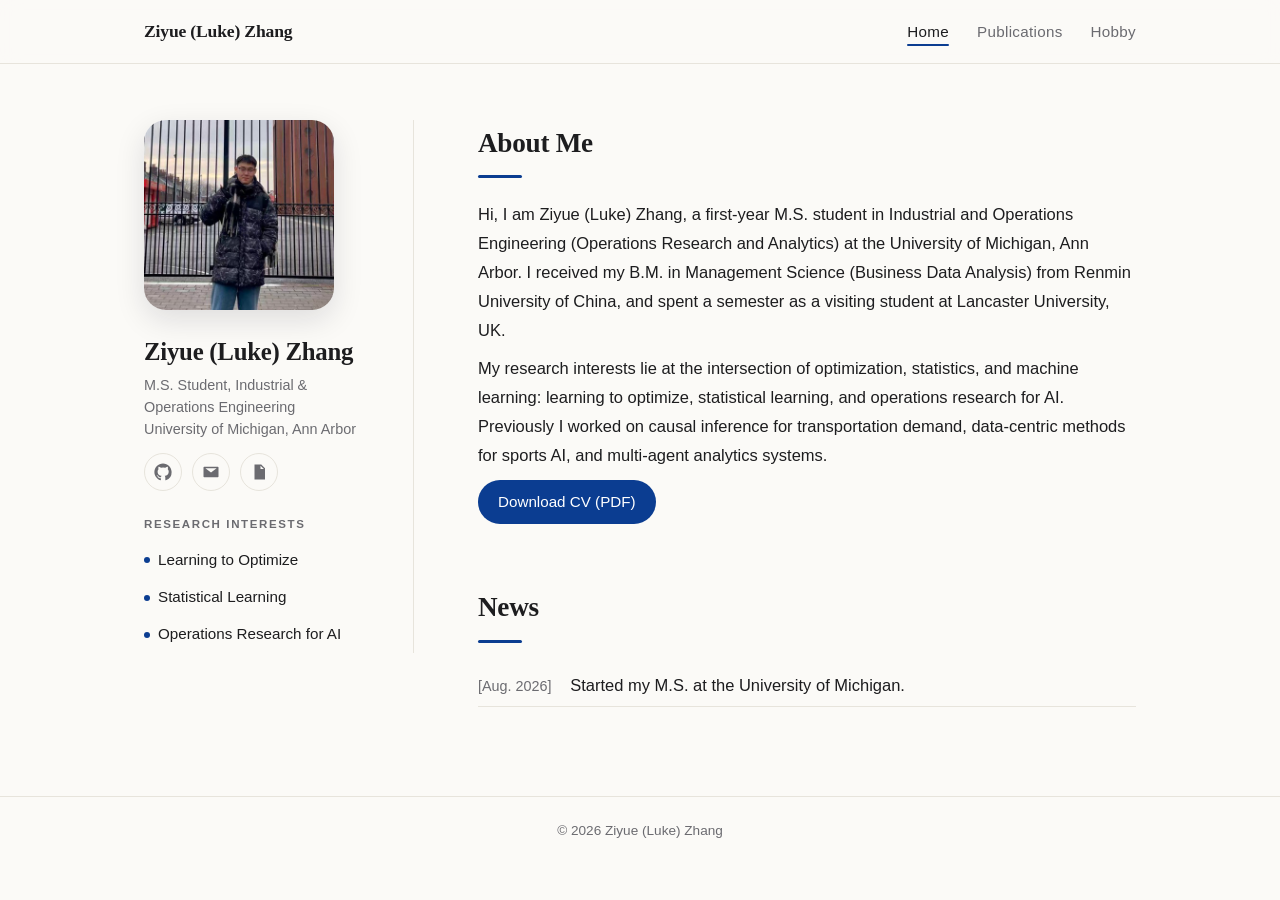
==== index.html @ ea0bbc7c "Initial academic homepage Co-Authored-By: Claude Sonnet 5.5 <noreply@anthropic.com>" ====
<!doctype html>
<html lang="en">
<head>
<meta charset="utf-8">
<meta name="viewport" content="width=device-width, initial-scale=1">
<title>Ziyue (Luke) Zhang</title>
<link rel="stylesheet" href="assets/style.css">
</head>
<body>
<header class="topbar"><div class="inner"><span class="brand">Ziyue (Luke) Zhang</span><nav>
<a href="index.html" class="active">Home</a><a href="publications.html">Publications</a><a href="hobby.html">Hobby</a></nav></div></header>
<div class="layout">
<aside class="sidebar">
  <img class="avatar" src="assets/img/avatar.jpg" alt="Ziyue (Luke) Zhang">
  <h1>Ziyue (Luke) Zhang</h1>
  <p class="affil">M.S. Student, Industrial &amp; Operations Engineering<br>University of Michigan, Ann Arbor</p>
  <p class="icons"><a href="https://github.com/ZiyueZhang08" title="GitHub" aria-label="GitHub"><svg viewBox="0 0 24 24"><path d="M12 .5C5.7.5.5 5.7.5 12c0 5.1 3.3 9.4 7.9 10.9.6.1.8-.3.8-.6v-2c-3.2.7-3.9-1.5-3.9-1.5-.5-1.3-1.3-1.7-1.3-1.7-1-.7.1-.7.1-.7 1.2.1 1.8 1.2 1.8 1.2 1 1.8 2.8 1.3 3.5 1 .1-.8.4-1.3.7-1.6-2.6-.3-5.3-1.3-5.3-5.7 0-1.3.5-2.3 1.2-3.1-.1-.3-.5-1.5.1-3.1 0 0 1-.3 3.2 1.2a11 11 0 0 1 5.8 0c2.2-1.5 3.2-1.2 3.2-1.2.6 1.6.2 2.8.1 3.1.8.8 1.2 1.8 1.2 3.1 0 4.4-2.7 5.4-5.3 5.7.4.4.8 1.1.8 2.2v3.3c0 .3.2.7.8.6A11.5 11.5 0 0 0 23.5 12C23.5 5.7 18.3.5 12 .5z"/></svg></a><a href="mailto:zziyue@umich.edu" title="Email" aria-label="Email"><svg viewBox="0 0 24 24"><path d="M3 5h18a1 1 0 0 1 1 1v12a1 1 0 0 1-1 1H3a1 1 0 0 1-1-1V6a1 1 0 0 1 1-1zm1.5 2L12 12.5 19.5 7z"/></svg></a><a href="assets/files/cv.pdf" title="CV" aria-label="CV"><svg viewBox="0 0 24 24"><path d="M6 2h9l5 5v15H6zM14 3.5V8h4.5zM8.5 12h7v1.5h-7zm0 3h7v1.5h-7z"/></svg></a></p>
  <h2>Research Interests</h2>
  <ul class="interests"><li>Learning to Optimize</li><li>Statistical Learning</li><li>Operations Research for AI</li></ul>
</aside>
<main>
<h2>About Me</h2>
<p>Hi, I am Ziyue (Luke) Zhang, a first-year M.S. student in Industrial and Operations Engineering (Operations Research and Analytics) at the University of Michigan, Ann Arbor. I received my B.M. in Management Science (Business Data Analysis) from Renmin University of China, and spent a semester as a visiting student at Lancaster University, UK.</p>
<p>My research interests lie at the intersection of optimization, statistics, and machine learning: learning to optimize, statistical learning, and operations research for AI. Previously I worked on causal inference for transportation demand, data-centric methods for sports AI, and multi-agent analytics systems.</p>
<p class="cv"><a class="btn" href="assets/files/cv.pdf">Download CV (PDF)</a></p>
<h2>News</h2>
<ul class="news"><li><span class="date">[Aug. 2026]</span> Started my M.S. at the University of Michigan.</li></ul>
</main>
</div>
<footer class="site-footer">© 2026 Ziyue (Luke) Zhang</footer>
</body>
</html>
---- assets/style.css ----
:root{--bg:#fbfaf7;--fg:#1d1d1f;--muted:#6b6b70;--accent:#0b3d91;--line:#e7e4dc;--soft:#f3f1ea;--shadow:0 10px 30px rgba(20,20,40,.12)}
@media(prefers-color-scheme:dark){:root{--bg:#121316;--fg:#ececec;--muted:#9a9aa2;--accent:#8db4ff;--line:#2a2c31;--soft:#1b1d21;--shadow:0 10px 30px rgba(0,0,0,.5)}}
*{box-sizing:border-box}
html{scroll-behavior:smooth}
body{margin:0;background:var(--bg);color:var(--fg);font:16.5px/1.75 -apple-system,"Helvetica Neue","PingFang SC",Arial,sans-serif;-webkit-font-smoothing:antialiased}
h1,h2,h3,.brand{font-family:"Iowan Old Style","Palatino Linotype",Palatino,Georgia,"Songti SC",serif;font-weight:600;letter-spacing:-.01em}
a{color:var(--accent);text-decoration:none;background:linear-gradient(currentColor,currentColor) 0 100%/0 1px no-repeat;transition:background-size .25s}
a:hover{background-size:100% 1px}
.topbar{position:sticky;top:0;z-index:10;background:color-mix(in srgb,var(--bg) 85%,transparent);backdrop-filter:blur(10px);border-bottom:1px solid var(--line)}
.topbar .inner{max-width:1040px;margin:0 auto;padding:16px 24px;display:flex;justify-content:space-between;align-items:center;flex-wrap:wrap;gap:8px}
.brand{font-size:1.1rem}
nav a{margin-left:28px;color:var(--muted);font-size:.95rem;letter-spacing:.02em;background:none;position:relative}
nav a:hover,nav a.active{color:var(--fg)}
nav a.active::after{content:"";position:absolute;left:0;right:0;bottom:-6px;height:2px;background:var(--accent);border-radius:2px}
.layout{max-width:1040px;margin:0 auto;padding:56px 24px 72px;display:grid;grid-template-columns:270px 1fr;gap:64px;min-height:72vh;animation:fade .5s ease}
@keyframes fade{from{opacity:0;transform:translateY(6px)}to{opacity:1;transform:none}}
.sidebar{position:sticky;top:96px;align-self:start;padding-right:40px;border-right:1px solid var(--line)}
.sidebar .avatar{width:190px;height:190px;border-radius:22px;object-fit:cover;box-shadow:var(--shadow);display:block}
.sidebar h1{font-size:1.55rem;line-height:1.25;margin:1.1em 0 .3em}
.affil{color:var(--muted);font-size:.9rem;line-height:1.5;margin:0 0 .9em}
.links a{margin-right:14px;font-size:.95rem}
.sidebar h2{font-size:.72rem;font-family:-apple-system,"Helvetica Neue",Arial,sans-serif;font-weight:600;text-transform:uppercase;letter-spacing:.14em;color:var(--muted);margin:2em 0 .6em}
.interests{list-style:none;padding:0;margin:0;font-size:.95rem}
.interests li{padding:.35em 0 .35em 14px;position:relative}
.interests li::before{content:"";position:absolute;left:0;top:1.05em;width:6px;height:6px;border-radius:50%;background:var(--accent)}
main h2{font-size:1.7rem;margin:0 0 .8em;padding-bottom:.4em;position:relative}
main h2::after{content:"";position:absolute;left:0;bottom:0;width:44px;height:3px;background:var(--accent);border-radius:3px}
main h2:not(:first-child){margin-top:2.2em}
main h3{font-size:1.15rem;margin:0 0 .3em}
main p{margin:.6em 0}
.todo{color:var(--muted);font-style:italic}
.card{background:var(--soft);border:1px solid var(--line);border-radius:14px;padding:14px 22px;transition:transform .2s,box-shadow .2s}
.card:hover{transform:translateY(-2px);box-shadow:var(--shadow)}
.news{list-style:none;padding:0}.news li{padding:.4em 0;border-bottom:1px solid var(--line)}
.news .date{color:var(--muted);margin-right:14px;font-variant-numeric:tabular-nums;font-size:.9rem}
.btn{display:inline-block;padding:9px 20px;background:var(--accent);color:#fff;border-radius:999px;font-size:.95rem;transition:transform .2s,box-shadow .2s}
.btn:hover{transform:translateY(-1px);box-shadow:var(--shadow)}
@media(prefers-color-scheme:dark){.btn{color:#0b1020}}
.hobby{padding:18px 0;border-bottom:1px solid var(--line)}.hobby:last-child{border:0}
.chips{display:flex;flex-wrap:wrap;gap:10px}
.chips span{padding:5px 14px;border:1px solid var(--line);background:var(--soft);border-radius:999px;font-size:.92rem}
.site-footer{border-top:1px solid var(--line);color:var(--muted);font-size:.85rem;padding:22px;text-align:center}
@media(max-width:800px){.layout{grid-template-columns:1fr;gap:32px;padding-top:36px}.sidebar{position:static;border-right:0;border-bottom:1px solid var(--line);padding:0 0 28px;text-align:center}.sidebar .avatar{margin:0 auto}.interests li{display:inline-block;padding-left:0}.interests li::before{display:none}.interests li:not(:last-child)::after{content:" · "}}
.icons{display:flex;gap:10px;margin:.4em 0 0;justify-content:flex-start}
.icons a{width:38px;height:38px;border:1px solid var(--line);border-radius:50%;display:flex;align-items:center;justify-content:center;background:none;color:var(--muted);transition:all .2s}
.icons a:hover{color:var(--accent);border-color:var(--accent);transform:translateY(-2px)}
.icons svg{width:18px;height:18px;fill:currentColor}
.pubs{list-style:none;padding:0;margin:0}
.pubs li{display:flex;gap:18px;padding:16px 0;border-bottom:1px solid var(--line)}
.badge{flex:none;align-self:flex-start;background:var(--accent);color:#fff;font-size:.7rem;font-weight:600;letter-spacing:.08em;padding:4px 10px;border-radius:6px;min-width:96px;text-align:center}
@media(prefers-color-scheme:dark){.badge{color:#0b1020}}
.ptitle{font-weight:600}.authors{color:var(--muted);font-size:.93rem}
.btns{margin-top:6px}.btns a{display:inline-block;margin-right:8px;padding:1px 10px;font-size:.78rem;border:1px solid var(--line);border-radius:6px;background:none;color:var(--muted)}
.btns a:hover{color:var(--accent);border-color:var(--accent)}
@media(max-width:800px){.icons{justify-content:center}.pubs li{flex-direction:column;gap:8px}}
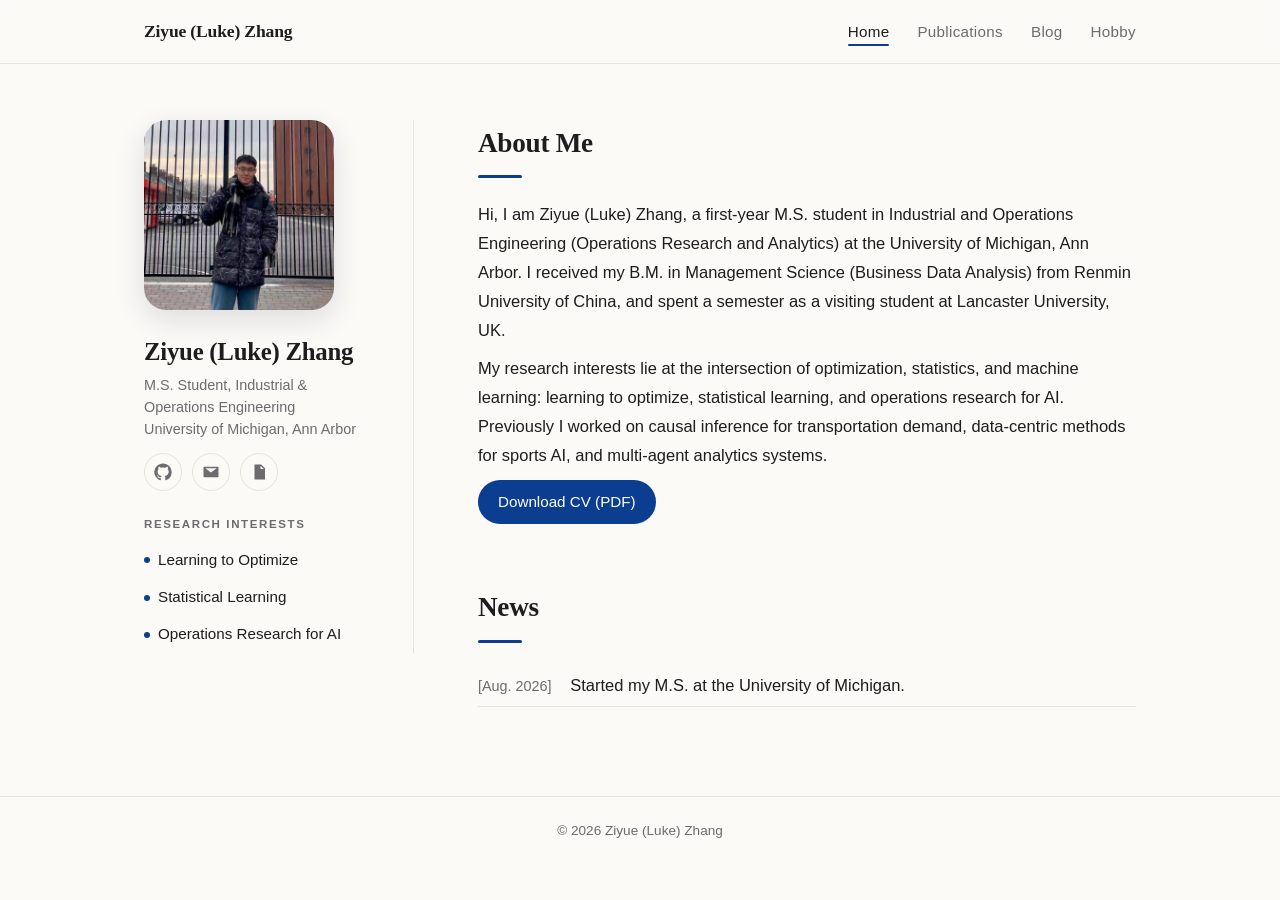
==== commit aeecbe85: "Add blog with tag filtering Co-Authored-By: Claude Sonnet 5.5 <noreply@anthropic.com>" ====
--- a/index.html
+++ b/index.html
@@ -8,7 +8,7 @@
 </head>
 <body>
 <header class="topbar"><div class="inner"><span class="brand">Ziyue (Luke) Zhang</span><nav>
-<a href="index.html" class="active">Home</a><a href="publications.html">Publications</a><a href="hobby.html">Hobby</a></nav></div></header>
+<a href="index.html" class="active">Home</a><a href="publications.html">Publications</a><a href="blog.html">Blog</a><a href="hobby.html">Hobby</a></nav></div></header>
 <div class="layout">
 <aside class="sidebar">
   <img class="avatar" src="assets/img/avatar.jpg" alt="Ziyue (Luke) Zhang">
--- a/assets/style.css
+++ b/assets/style.css
@@ -53,3 +53,15 @@
 .btns{margin-top:6px}.btns a{display:inline-block;margin-right:8px;padding:1px 10px;font-size:.78rem;border:1px solid var(--line);border-radius:6px;background:none;color:var(--muted)}
 .btns a:hover{color:var(--accent);border-color:var(--accent)}
 @media(max-width:800px){.icons{justify-content:center}.pubs li{flex-direction:column;gap:8px}}
+.filters{display:flex;flex-wrap:wrap;gap:8px;margin-bottom:12px}
+.tag{font:inherit;font-size:.85rem;padding:3px 14px;border:1px solid var(--line);background:var(--soft);color:var(--muted);border-radius:999px;cursor:pointer}
+.tag.on,button.tag:hover{background:var(--accent);border-color:var(--accent);color:#fff}
+@media(prefers-color-scheme:dark){.tag.on,button.tag:hover{color:#0b1020}}
+.tag.sm{font-size:.75rem;padding:0 10px;cursor:default}
+a.tag{background-image:none}
+.bloglist{list-style:none;padding:0;margin:0}
+.bloglist li{display:flex;gap:20px;padding:16px 0;border-bottom:1px solid var(--line)}
+.bloglist .date{flex:none;width:92px;color:var(--muted);font-size:.9rem;font-variant-numeric:tabular-nums;padding-top:2px}
+.bloglist .tags{margin-top:6px;display:flex;gap:6px;flex-wrap:wrap}
+.post .meta{color:var(--muted);margin:-.2em 0 .4em}.post .tags{display:flex;gap:6px;margin:0 0 1.2em}
+@media(max-width:800px){.bloglist li{flex-direction:column;gap:2px}}
